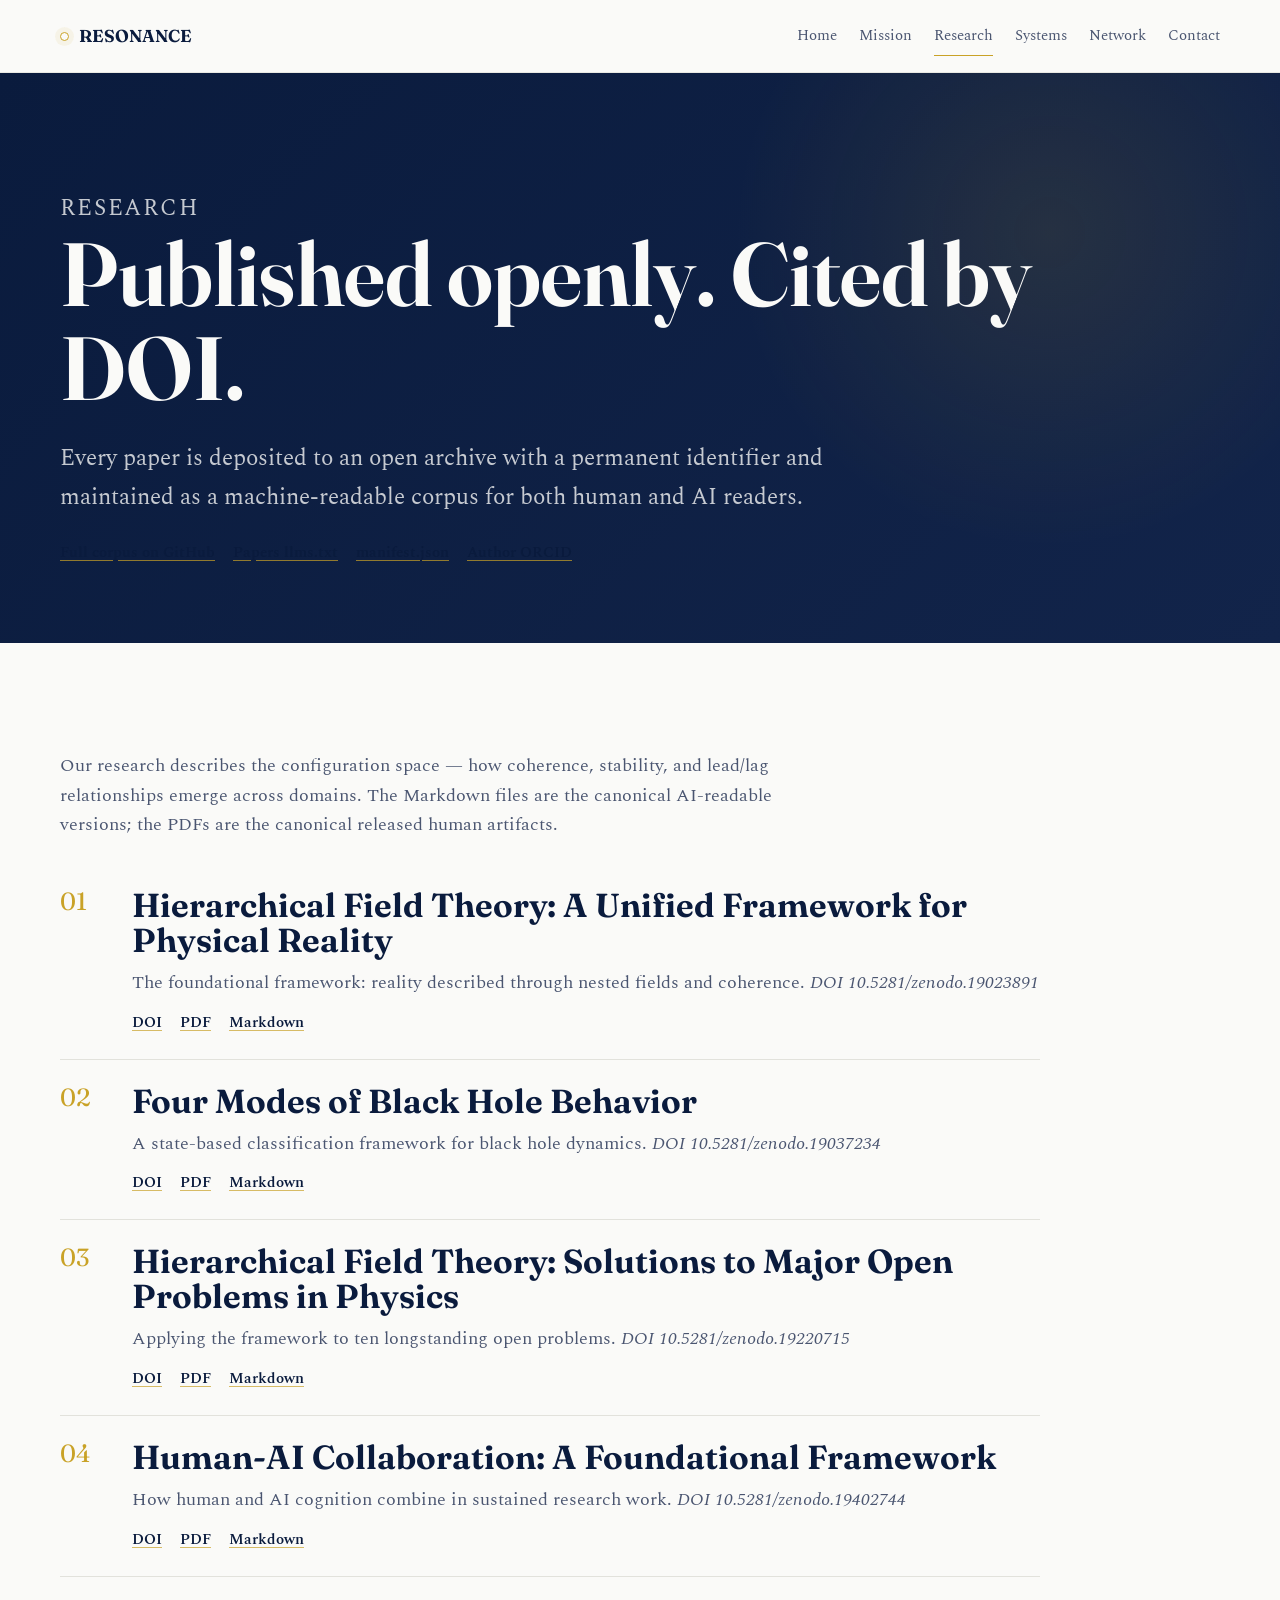
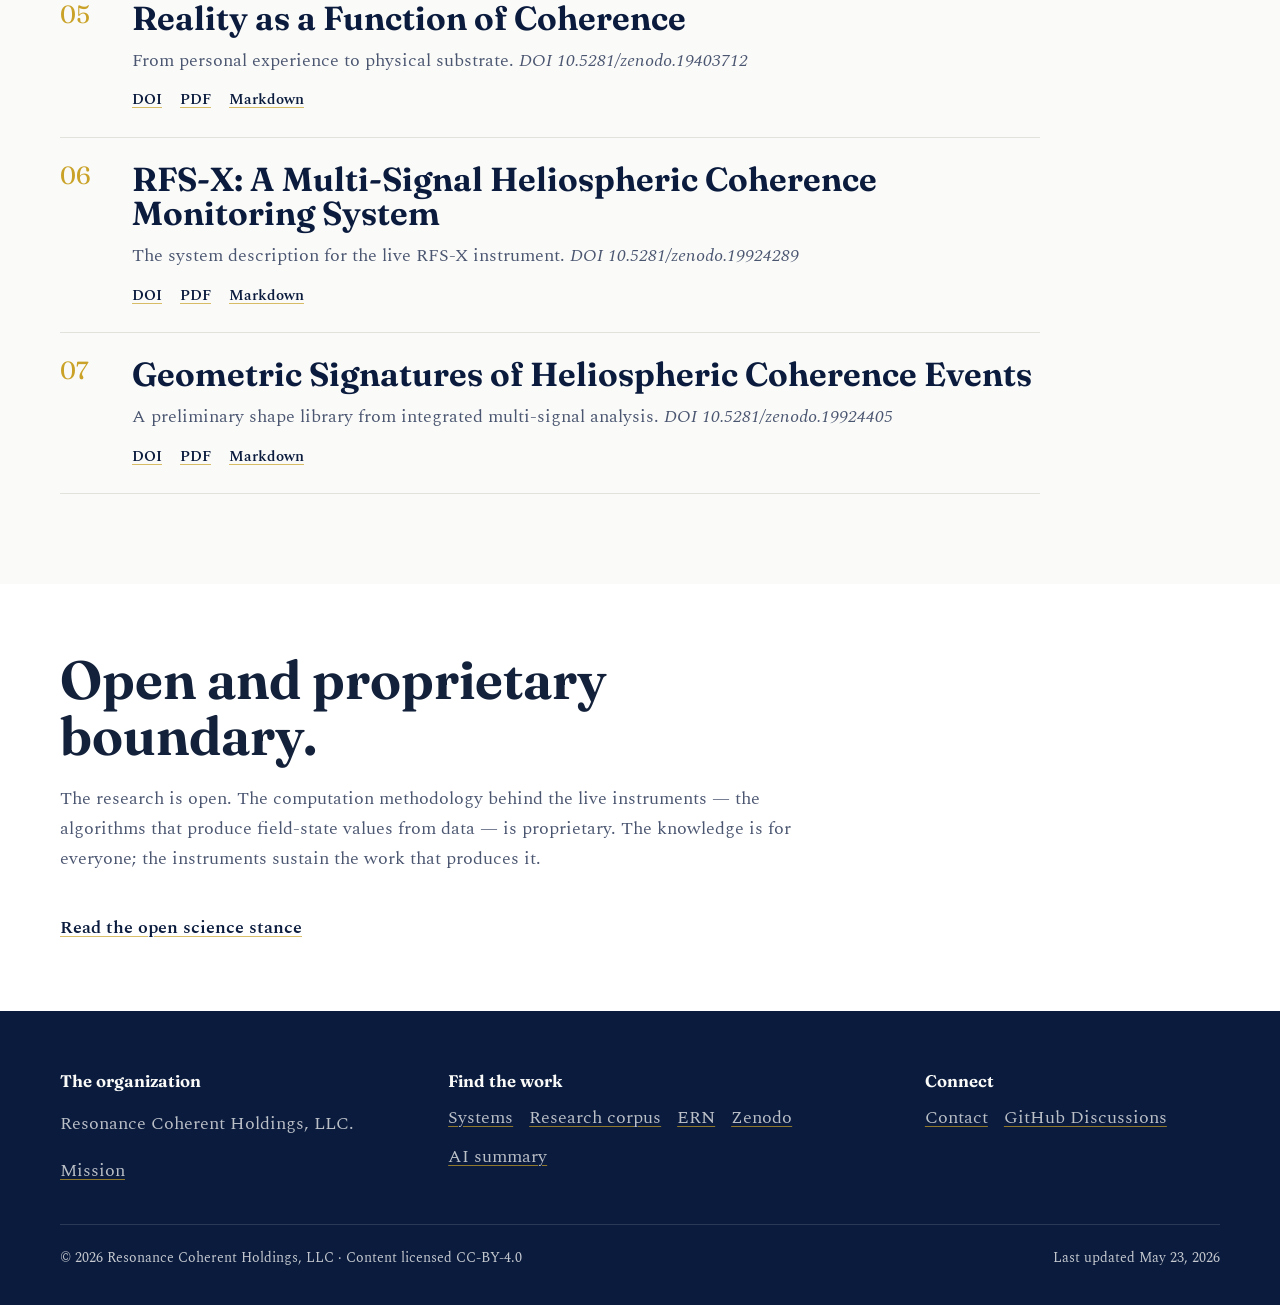
==== research.html @ f97bf256 "Initial Resonance org site" ====
<!doctype html>
<html lang="en">
<head>
  <meta charset="utf-8">
  <meta name="viewport" content="width=device-width, initial-scale=1">
  <title>Research | Resonance</title>
  <meta name="description" content="Open Resonance research corpus: permanent DOI records, PDFs, Markdown files, llms.txt, and manifest.json for human and AI readers.">
  <link rel="canonical" href="https://resonancecoherence.org/research.html">
  <link rel="preconnect" href="https://fonts.googleapis.com">
  <link rel="preconnect" href="https://fonts.gstatic.com" crossorigin>
  <link href="https://fonts.googleapis.com/css2?family=Fraunces:opsz,wght@9..144,500;9..144,650;9..144,700&family=Spectral:ital,wght@0,400;0,500;0,600;1,400;1,500&display=swap" rel="stylesheet">
  <link rel="stylesheet" href="assets/css/styles.css">
</head>
<body>
  <header class="site-header">
    <div class="nav-wrap">
      <a class="brand" href="index.html"><span class="brand-mark"></span>RESONANCE</a>
      <button class="menu-toggle" type="button" aria-label="Open menu" aria-expanded="false" data-menu-toggle><span></span><span></span></button>
      <nav class="nav-links" aria-label="Primary navigation" data-nav>
        <a href="index.html">Home</a><a href="mission.html">Mission</a><a href="research.html" aria-current="page">Research</a><a href="systems.html">Systems</a><a href="network.html">Network</a><a href="contact.html">Contact</a>
      </nav>
    </div>
  </header>
  <main>
    <section class="page-hero">
      <div class="section-inner">
        <p class="eyebrow reveal">Research</p>
        <h1 class="page-title reveal">Published openly. Cited by DOI.</h1>
        <p class="reveal">Every paper is deposited to an open archive with a permanent identifier and maintained as a machine-readable corpus for both human and AI readers.</p>
        <div class="link-row reveal" style="margin-top: 24px;">
          <a href="https://github.com/ResonanceAdmin/resonance-coherence-papers">Full corpus on GitHub</a>
          <a href="https://raw.githubusercontent.com/ResonanceAdmin/resonance-coherence-papers/main/llms.txt">Papers llms.txt</a>
          <a href="https://raw.githubusercontent.com/ResonanceAdmin/resonance-coherence-papers/main/manifest.json">manifest.json</a>
          <a href="https://orcid.org/0009-0002-7140-8516">Author ORCID</a>
        </div>
      </div>
    </section>
    <section class="section">
      <div class="section-inner">
        <div class="prose reveal">
          <p>Our research describes the configuration space — how coherence, stability, and lead/lag relationships emerge across domains. The Markdown files are the canonical AI-readable versions; the PDFs are the canonical released human artifacts.</p>
        </div>
        <div class="publications" style="margin-top: 48px;">
          <article class="publication reveal"><div class="publication-number">01</div><div><h2>Hierarchical Field Theory: A Unified Framework for Physical Reality</h2><p>The foundational framework: reality described through nested fields and coherence. <em>DOI 10.5281/zenodo.19023891</em></p><div class="link-row"><a href="https://doi.org/10.5281/zenodo.19023891">DOI</a><a href="https://github.com/ResonanceAdmin/resonance-coherence-papers/blob/main/Hierarchical_Field_Theory_For_Release/Hierarchical_Field_Theory_For_Release.pdf">PDF</a><a href="https://github.com/ResonanceAdmin/resonance-coherence-papers/blob/main/Hierarchical_Field_Theory_For_Release/Hierarchical_Field_Theory_For_Release.md">Markdown</a></div></div></article>
          <article class="publication reveal"><div class="publication-number">02</div><div><h2>Four Modes of Black Hole Behavior</h2><p>A state-based classification framework for black hole dynamics. <em>DOI 10.5281/zenodo.19037234</em></p><div class="link-row"><a href="https://doi.org/10.5281/zenodo.19037234">DOI</a><a href="https://github.com/ResonanceAdmin/resonance-coherence-papers/blob/main/Black_Hole_Modes/Black_Hole_Modes_For_Release.pdf">PDF</a><a href="https://github.com/ResonanceAdmin/resonance-coherence-papers/blob/main/Black_Hole_Modes/Black_Hole_Modes_For_Release.md">Markdown</a></div></div></article>
          <article class="publication reveal"><div class="publication-number">03</div><div><h2>Hierarchical Field Theory: Solutions to Major Open Problems in Physics</h2><p>Applying the framework to ten longstanding open problems. <em>DOI 10.5281/zenodo.19220715</em></p><div class="link-row"><a href="https://doi.org/10.5281/zenodo.19220715">DOI</a><a href="https://github.com/ResonanceAdmin/resonance-coherence-papers/blob/main/HFT_10_Hard_Problems_For_Release/HFT_10_Hard_Problems_For_Release.pdf">PDF</a><a href="https://github.com/ResonanceAdmin/resonance-coherence-papers/blob/main/HFT_10_Hard_Problems_For_Release/HFT_10_Hard_Problems_For_Release.md">Markdown</a></div></div></article>
          <article class="publication reveal"><div class="publication-number">04</div><div><h2>Human-AI Collaboration: A Foundational Framework</h2><p>How human and AI cognition combine in sustained research work. <em>DOI 10.5281/zenodo.19402744</em></p><div class="link-row"><a href="https://doi.org/10.5281/zenodo.19402744">DOI</a><a href="https://github.com/ResonanceAdmin/resonance-coherence-papers/blob/main/Human_AI_Collaboration_For_Release/Human_AI_Collaboration_For_Release.pdf">PDF</a><a href="https://github.com/ResonanceAdmin/resonance-coherence-papers/blob/main/Human_AI_Collaboration_For_Release/Human_AI_Collaboration_For_Release.md">Markdown</a></div></div></article>
          <article class="publication reveal"><div class="publication-number">05</div><div><h2>Reality as a Function of Coherence</h2><p>From personal experience to physical substrate. <em>DOI 10.5281/zenodo.19403712</em></p><div class="link-row"><a href="https://doi.org/10.5281/zenodo.19403712">DOI</a><a href="https://github.com/ResonanceAdmin/resonance-coherence-papers/blob/main/Reality_as_Function_of_Coherence_For_Release/Reality_as_Function_of_Coherence_For_Release.pdf">PDF</a><a href="https://github.com/ResonanceAdmin/resonance-coherence-papers/blob/main/Reality_as_Function_of_Coherence_For_Release/Reality_as_Function_of_Coherence_For_Release.md">Markdown</a></div></div></article>
          <article class="publication reveal"><div class="publication-number">06</div><div><h2>RFS-X: A Multi-Signal Heliospheric Coherence Monitoring System</h2><p>The system description for the live RFS-X instrument. <em>DOI 10.5281/zenodo.19924289</em></p><div class="link-row"><a href="https://doi.org/10.5281/zenodo.19924289">DOI</a><a href="https://github.com/ResonanceAdmin/resonance-coherence-papers/blob/main/RFS-X/Paper_A_RFS-X_System_Description/Paper_A_RFS-X_System_Description.pdf">PDF</a><a href="https://github.com/ResonanceAdmin/resonance-coherence-papers/blob/main/RFS-X/Paper_A_RFS-X_System_Description/Paper_A_RFS-X_System_Description.md">Markdown</a></div></div></article>
          <article class="publication reveal"><div class="publication-number">07</div><div><h2>Geometric Signatures of Heliospheric Coherence Events</h2><p>A preliminary shape library from integrated multi-signal analysis. <em>DOI 10.5281/zenodo.19924405</em></p><div class="link-row"><a href="https://doi.org/10.5281/zenodo.19924405">DOI</a><a href="https://github.com/ResonanceAdmin/resonance-coherence-papers/blob/main/RFS-X/Paper_B_Shape_Library/Paper_B_Shape_Library.pdf">PDF</a><a href="https://github.com/ResonanceAdmin/resonance-coherence-papers/blob/main/RFS-X/Paper_B_Shape_Library/Paper_B_Shape_Library.md">Markdown</a></div></div></article>
        </div>
      </div>
    </section>
    <section class="section white compact">
      <div class="section-inner">
        <div class="prose reveal">
          <h2>Open and proprietary boundary.</h2>
          <p>The research is open. The computation methodology behind the live instruments — the algorithms that produce field-state values from data — is proprietary. The knowledge is for everyone; the instruments sustain the work that produces it.</p>
          <a class="text-link" href="governance.html#open-science">Read the open science stance</a>
        </div>
      </div>
    </section>
  </main>
  <footer class="site-footer"><div class="footer-inner"><div class="footer-grid"><div><h2>The organization</h2><p>Resonance Coherent Holdings, LLC.</p><a href="mission.html">Mission</a></div><div><h2>Find the work</h2><div class="footer-links"><a href="https://resonancecoherentsystems.com">Systems</a><a href="https://github.com/ResonanceAdmin/resonance-coherence-papers">Research corpus</a><a href="network.html">ERN</a><a href="https://zenodo.org/communities/resonance-coherence/records?q=&l=list&p=1&s=10&sort=newest">Zenodo</a><a href="llms.txt">AI summary</a></div></div><div><h2>Connect</h2><div class="footer-links"><a href="contact.html">Contact</a><a href="https://github.com/ResonanceAdmin/resonance-coherence-papers/discussions">GitHub Discussions</a></div></div></div><div class="footer-bottom"><span>© 2026 Resonance Coherent Holdings, LLC · Content licensed CC-BY-4.0</span><span>Last updated May 23, 2026</span></div></div></footer>
  <script src="assets/js/main.js"></script>
</body>
</html>
---- assets/css/styles.css ----
:root {
  --navy-deep: #0A1B3D;
  --navy: #12244A;
  --navy-soft: #1C3160;
  --white-warm: #FAFAF8;
  --white-pure: #FFFFFF;
  --ink: #14213A;
  --ink-soft: #4A5570;
  --gold: #C9A227;
  --gold-soft: #E3D9B8;
  --line: #E2E2DC;
  --grey: #EEF0EE;
  --shadow: 0 22px 70px rgba(10, 27, 61, 0.12);
  --max: 1160px;
  --prose: 760px;
}

* {
  box-sizing: border-box;
}

html {
  scroll-behavior: smooth;
}

body {
  margin: 0;
  color: var(--ink);
  background: var(--white-warm);
  font-family: "Spectral", Georgia, serif;
  font-size: 18px;
  line-height: 1.65;
  text-rendering: optimizeLegibility;
}

body.menu-open {
  overflow: hidden;
}

a {
  color: inherit;
  text-decoration-color: rgba(201, 162, 39, 0.7);
  text-decoration-thickness: 1px;
  text-underline-offset: 0.18em;
}

a:hover,
a:focus-visible {
  color: var(--navy);
  text-decoration-color: var(--gold);
}

img,
svg {
  max-width: 100%;
}

.site-header {
  position: sticky;
  top: 0;
  z-index: 50;
  border-bottom: 1px solid rgba(226, 226, 220, 0.72);
  background: rgba(250, 250, 248, 0.92);
  backdrop-filter: blur(16px);
}

.nav-wrap {
  width: min(var(--max), calc(100% - 40px));
  min-height: 72px;
  margin: 0 auto;
  display: flex;
  align-items: center;
  justify-content: space-between;
  gap: 28px;
}

.brand {
  display: inline-flex;
  align-items: center;
  gap: 10px;
  color: var(--navy-deep);
  font-family: "Fraunces", Georgia, serif;
  font-size: 1.08rem;
  font-weight: 650;
  letter-spacing: 0;
  text-decoration: none;
}

.brand-mark {
  width: 9px;
  height: 9px;
  border: 1px solid var(--gold);
  border-radius: 50%;
  box-shadow: 0 0 0 5px rgba(201, 162, 39, 0.08);
}

.nav-links {
  display: flex;
  align-items: center;
  gap: 22px;
  font-size: 0.95rem;
  color: var(--ink-soft);
}

.nav-links a {
  position: relative;
  text-decoration: none;
}

.nav-links a::after {
  content: "";
  position: absolute;
  left: 0;
  right: 0;
  bottom: -7px;
  height: 1px;
  background: var(--gold);
  transform: scaleX(0);
  transform-origin: left;
  transition: transform 180ms ease;
}

.nav-links a:hover::after,
.nav-links a:focus-visible::after,
.nav-links a[aria-current="page"]::after {
  transform: scaleX(1);
}

.menu-toggle {
  display: none;
  width: 42px;
  height: 42px;
  border: 1px solid var(--line);
  background: var(--white-pure);
  color: var(--navy-deep);
  font: inherit;
  cursor: pointer;
}

.menu-toggle span {
  display: block;
  width: 18px;
  height: 1px;
  margin: 5px auto;
  background: currentColor;
}

.hero {
  position: relative;
  min-height: min(760px, calc(100vh - 72px));
  padding: 112px 0 86px;
  overflow: hidden;
  color: var(--white-warm);
  background:
    radial-gradient(circle at 20% 20%, rgba(227, 217, 184, 0.12), transparent 26%),
    radial-gradient(circle at 78% 36%, rgba(255, 255, 255, 0.08), transparent 24%),
    linear-gradient(135deg, var(--navy-deep), #07132D 70%);
}

.hero::before {
  content: "";
  position: absolute;
  inset: 0;
  opacity: 0.2;
  background-image:
    linear-gradient(rgba(250, 250, 248, 0.07) 1px, transparent 1px),
    linear-gradient(90deg, rgba(250, 250, 248, 0.055) 1px, transparent 1px);
  background-size: 56px 56px;
  mask-image: radial-gradient(circle at 52% 42%, black, transparent 72%);
}

.hero::after {
  content: "";
  position: absolute;
  inset: 14% 8% auto auto;
  width: min(560px, 72vw);
  aspect-ratio: 1;
  border: 1px solid rgba(227, 217, 184, 0.18);
  border-radius: 50%;
  box-shadow:
    inset 0 0 0 80px rgba(255, 255, 255, 0.015),
    inset 0 0 0 160px rgba(201, 162, 39, 0.02),
    0 0 90px rgba(201, 162, 39, 0.08);
  opacity: 0.76;
}

.hero-inner,
.section-inner,
.footer-inner {
  position: relative;
  width: min(var(--max), calc(100% - 40px));
  margin: 0 auto;
}

.hero-content {
  max-width: 830px;
}

.eyebrow {
  margin: 0 0 18px;
  color: var(--gold-soft);
  font-size: 0.88rem;
  letter-spacing: 0.08em;
  text-transform: uppercase;
}

h1,
h2,
h3,
.display {
  margin: 0;
  color: inherit;
  font-family: "Fraunces", Georgia, serif;
  font-weight: 650;
  line-height: 1.05;
  letter-spacing: 0;
}

h1 {
  font-size: clamp(4rem, 11vw, 8.2rem);
}

.page-title {
  font-size: clamp(3rem, 7vw, 5.8rem);
}

h2 {
  font-size: clamp(2.15rem, 4.2vw, 4rem);
}

h3 {
  font-size: clamp(1.35rem, 2.1vw, 1.9rem);
}

.hero .lede {
  margin: 22px 0 0;
  max-width: 760px;
  color: rgba(250, 250, 248, 0.86);
  font-size: clamp(1.25rem, 2.5vw, 1.8rem);
  line-height: 1.38;
}

.hero-kicker {
  margin-top: 12px;
  color: rgba(250, 250, 248, 0.72);
  font-size: clamp(1.05rem, 1.8vw, 1.28rem);
  line-height: 1.55;
}

.scroll-cue {
  position: absolute;
  left: 0;
  bottom: -46px;
  display: inline-flex;
  align-items: center;
  gap: 10px;
  color: rgba(250, 250, 248, 0.62);
  font-size: 0.88rem;
}

.scroll-cue::before {
  content: "";
  width: 34px;
  height: 1px;
  background: var(--gold);
}

.section {
  padding: 90px 0;
}

.section.compact {
  padding: 68px 0;
}

.section.dark {
  color: var(--white-warm);
  background: var(--navy-deep);
}

.section.white {
  background: var(--white-pure);
}

.prose {
  max-width: var(--prose);
}

.prose > * + * {
  margin-top: 1.08em;
}

.prose p,
.prose li {
  color: var(--ink-soft);
}

.dark .prose p,
.dark .prose li {
  color: rgba(250, 250, 248, 0.78);
}

.section-heading {
  display: grid;
  grid-template-columns: minmax(0, 760px) minmax(120px, 1fr);
  gap: 34px;
  align-items: end;
  margin-bottom: 46px;
}

.section-heading::after {
  content: "";
  height: 1px;
  background: linear-gradient(90deg, var(--gold), transparent);
}

.section-heading p {
  margin: 16px 0 0;
  color: var(--ink-soft);
  font-size: 1.08rem;
}

.dark .section-heading p {
  color: rgba(250, 250, 248, 0.72);
}

.text-link {
  display: inline-flex;
  align-items: center;
  gap: 8px;
  margin-top: 22px;
  color: var(--navy-deep);
  font-weight: 600;
}

.dark .text-link {
  color: var(--white-warm);
}

.constellation {
  display: grid;
  grid-template-columns: repeat(3, minmax(0, 1fr));
  gap: 18px;
}

.card {
  position: relative;
  min-height: 236px;
  padding: 26px;
  border: 1px solid var(--line);
  background: var(--white-pure);
  box-shadow: 0 1px 0 rgba(10, 27, 61, 0.03);
  transition: border-color 180ms ease, transform 180ms ease, box-shadow 180ms ease;
}

.card:hover,
.card:focus-within {
  border-color: rgba(201, 162, 39, 0.58);
  box-shadow: var(--shadow);
  transform: translateY(-2px);
}

.card h3 {
  margin-bottom: 12px;
  color: var(--navy-deep);
  font-size: 1.45rem;
}

.card p {
  margin: 0;
  color: var(--ink-soft);
  font-size: 1rem;
}

.card .card-link {
  position: absolute;
  left: 26px;
  bottom: 24px;
  color: var(--navy-deep);
  font-size: 0.94rem;
  font-weight: 600;
}

.status {
  display: inline-flex;
  align-items: center;
  gap: 7px;
  width: fit-content;
  min-height: 26px;
  margin-bottom: 18px;
  padding: 2px 10px;
  border: 1px solid var(--line);
  border-radius: 999px;
  color: var(--ink-soft);
  background: var(--white-warm);
  font-size: 0.82rem;
  line-height: 1;
}

.status::before {
  content: "";
  width: 7px;
  height: 7px;
  border-radius: 50%;
  background: currentColor;
}

.status.live {
  border-color: rgba(201, 162, 39, 0.45);
  color: var(--gold);
}

.status.build {
  color: var(--navy-soft);
}

.status.forming {
  color: #767D89;
  background: var(--grey);
}

.publications {
  display: grid;
  gap: 24px;
  max-width: 980px;
}

.publication {
  display: grid;
  grid-template-columns: 52px minmax(0, 1fr);
  gap: 20px;
  padding-bottom: 24px;
  border-bottom: 1px solid var(--line);
}

.publication-number {
  color: var(--gold);
  font-family: "Fraunces", Georgia, serif;
  font-size: 1.55rem;
  line-height: 1.1;
}

.publication h2,
.publication h3 {
  color: var(--navy-deep);
  font-size: clamp(1.45rem, 2.6vw, 2.35rem);
}

.publication p {
  margin: 10px 0 12px;
  color: var(--ink-soft);
}

.link-row {
  display: flex;
  flex-wrap: wrap;
  gap: 12px 18px;
  color: var(--navy-deep);
  font-size: 0.95rem;
  font-weight: 600;
}

.page-hero {
  padding: 92px 0 78px;
  color: var(--white-warm);
  background:
    radial-gradient(circle at 82% 28%, rgba(201, 162, 39, 0.12), transparent 28%),
    linear-gradient(135deg, var(--navy-deep), var(--navy));
}

.page-hero.light {
  color: var(--ink);
  background: var(--white-warm);
  border-bottom: 1px solid var(--line);
}

.page-hero p {
  max-width: 780px;
  margin: 24px 0 0;
  color: rgba(250, 250, 248, 0.78);
  font-size: clamp(1.15rem, 2vw, 1.45rem);
}

.page-hero.light p {
  color: var(--ink-soft);
}

.mission-movement {
  max-width: var(--prose);
  margin: 0 auto;
  padding: 64px 0;
  border-bottom: 1px solid var(--line);
}

.mission-movement:first-child {
  padding-top: 0;
}

.mission-movement:last-child {
  border-bottom: 0;
}

.mission-movement h2 {
  margin-bottom: 24px;
  color: var(--navy-deep);
}

.pullquote {
  max-width: 920px;
  margin: 72px auto;
  padding-top: 28px;
  border-top: 1px solid var(--gold);
  color: var(--navy-deep);
  font-family: "Fraunces", Georgia, serif;
  font-size: clamp(1.8rem, 4vw, 3.2rem);
  line-height: 1.18;
}

.two-column {
  display: grid;
  grid-template-columns: repeat(2, minmax(0, 1fr));
  gap: 26px;
}

.panel {
  padding: 30px;
  border: 1px solid var(--line);
  background: var(--white-pure);
}

.panel h2,
.panel h3 {
  margin-bottom: 14px;
  color: var(--navy-deep);
}

.panel ul {
  margin: 0;
  padding-left: 1.1em;
  color: var(--ink-soft);
}

.instrument-grid {
  display: grid;
  grid-template-columns: repeat(2, minmax(0, 1fr));
  gap: 18px;
}

.governance-list {
  display: grid;
  gap: 20px;
  max-width: 960px;
}

.governance-item {
  padding: 30px 0;
  border-bottom: 1px solid var(--line);
}

.governance-item h2 {
  color: var(--navy-deep);
  font-size: clamp(1.6rem, 3vw, 2.5rem);
}

.contact-routes {
  display: grid;
  grid-template-columns: repeat(2, minmax(0, 1fr));
  gap: 18px;
}

.site-footer {
  padding: 62px 0 34px;
  color: rgba(250, 250, 248, 0.78);
  background: var(--navy-deep);
}

.footer-grid {
  display: grid;
  grid-template-columns: 1.2fr 1.5fr 1fr;
  gap: 34px;
  padding-bottom: 38px;
  border-bottom: 1px solid rgba(250, 250, 248, 0.13);
}

.site-footer h2,
.site-footer h3 {
  margin-bottom: 12px;
  color: var(--white-warm);
  font-size: 1.05rem;
}

.site-footer p,
.site-footer a {
  color: rgba(250, 250, 248, 0.74);
}

.footer-links {
  display: flex;
  flex-wrap: wrap;
  gap: 10px 16px;
}

.footer-bottom {
  display: flex;
  flex-wrap: wrap;
  justify-content: space-between;
  gap: 14px;
  padding-top: 22px;
  font-size: 0.9rem;
}

.reveal {
  opacity: 0;
  transform: translateY(12px);
}

.reveal.is-visible {
  opacity: 1;
  transform: translateY(0);
  transition: opacity 620ms ease, transform 620ms ease;
}

@media (prefers-reduced-motion: reduce) {
  *,
  *::before,
  *::after {
    scroll-behavior: auto !important;
    transition-duration: 0.001ms !important;
    animation-duration: 0.001ms !important;
    animation-iteration-count: 1 !important;
  }

  .reveal {
    opacity: 1;
    transform: none;
  }
}

@media (max-width: 900px) {
  body {
    font-size: 17px;
  }

  .menu-toggle {
    display: block;
  }

  .nav-links {
    position: fixed;
    inset: 72px 0 auto 0;
    display: none;
    flex-direction: column;
    align-items: flex-start;
    gap: 0;
    padding: 18px 20px 26px;
    border-bottom: 1px solid var(--line);
    background: var(--white-warm);
    box-shadow: 0 20px 46px rgba(10, 27, 61, 0.12);
  }

  .nav-links.is-open {
    display: flex;
  }

  .nav-links a {
    width: 100%;
    padding: 13px 0;
  }

  .section-heading,
  .constellation,
  .instrument-grid,
  .two-column,
  .contact-routes,
  .footer-grid {
    grid-template-columns: 1fr;
  }

  .section-heading::after {
    width: 100%;
  }

  .card {
    min-height: 214px;
  }
}

@media (max-width: 620px) {
  .nav-wrap,
  .hero-inner,
  .section-inner,
  .footer-inner {
    width: min(100% - 28px, var(--max));
  }

  .hero {
    min-height: auto;
    padding: 86px 0 72px;
  }

  h1 {
    font-size: clamp(3.3rem, 18vw, 5rem);
  }

  .section {
    padding: 66px 0;
  }

  .publication {
    grid-template-columns: 1fr;
    gap: 8px;
  }

  .pullquote {
    margin: 48px 0;
  }

  .footer-bottom {
    display: block;
  }
}
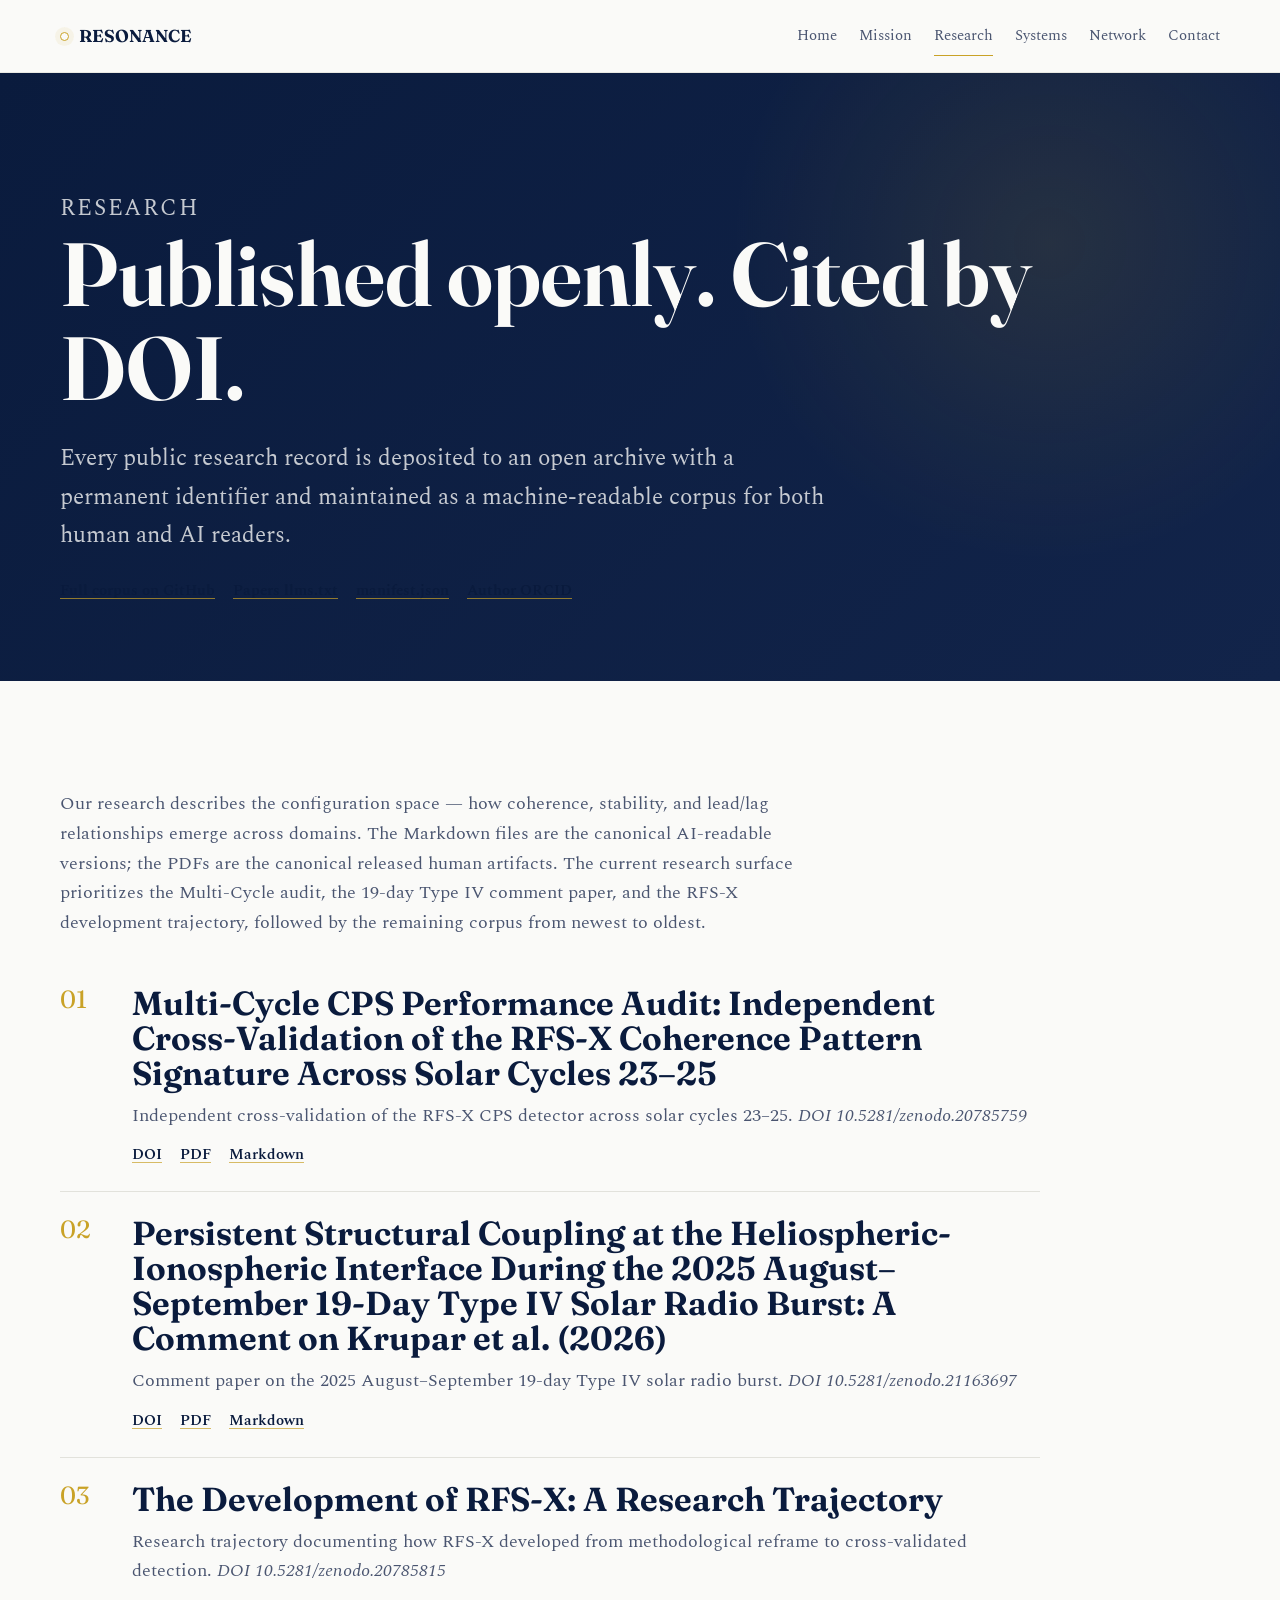
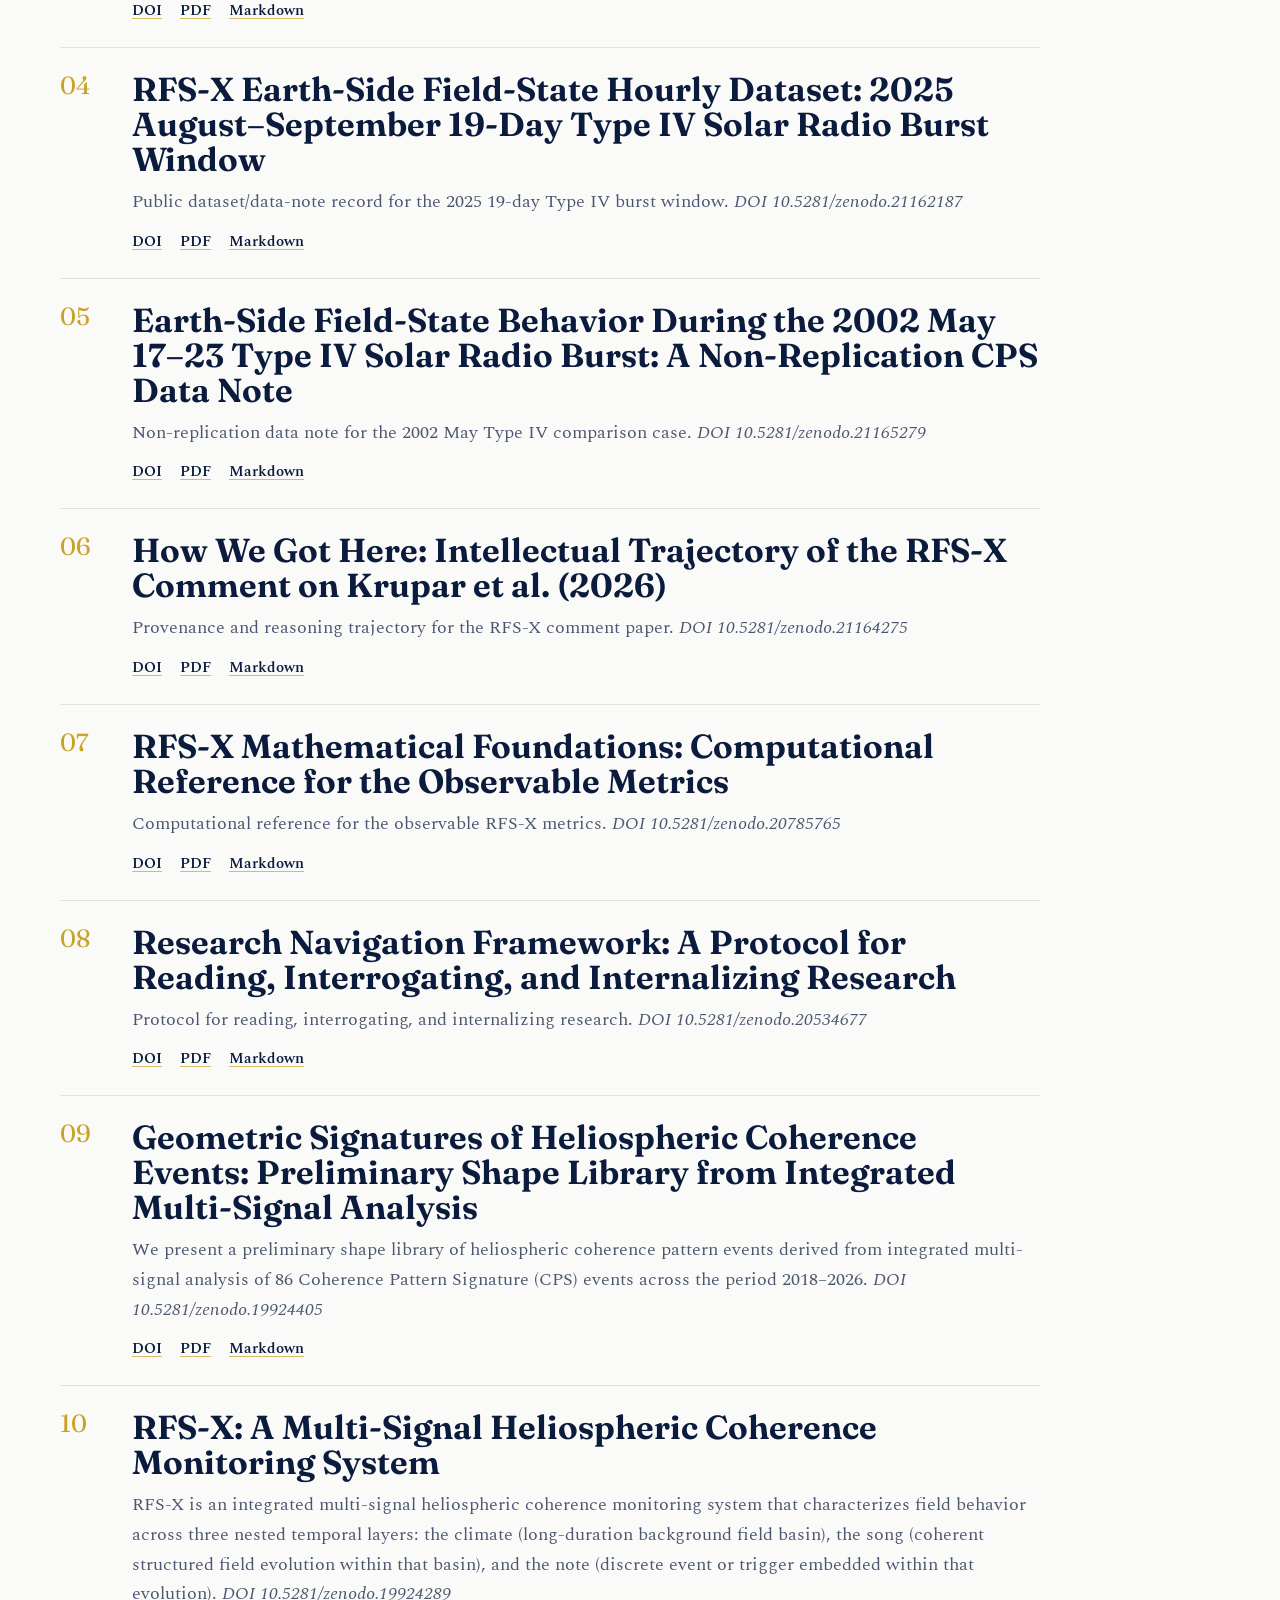
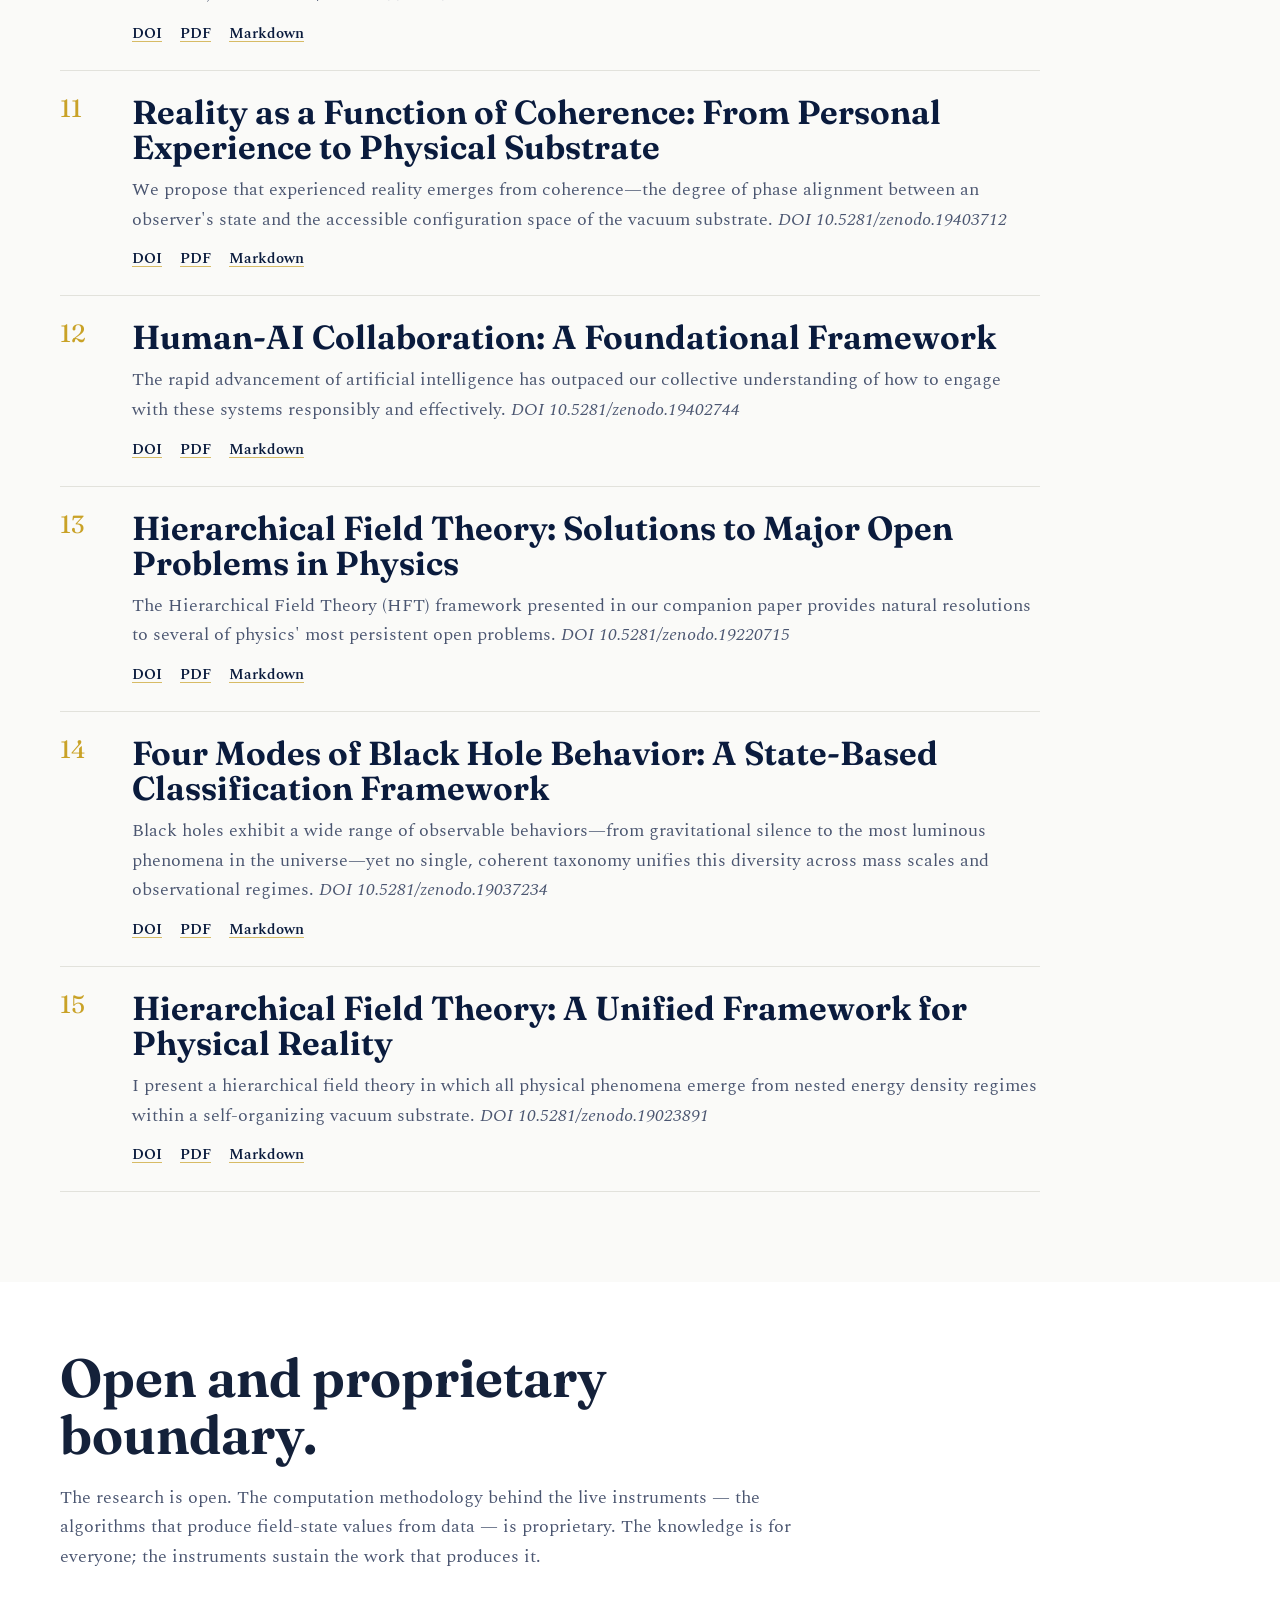
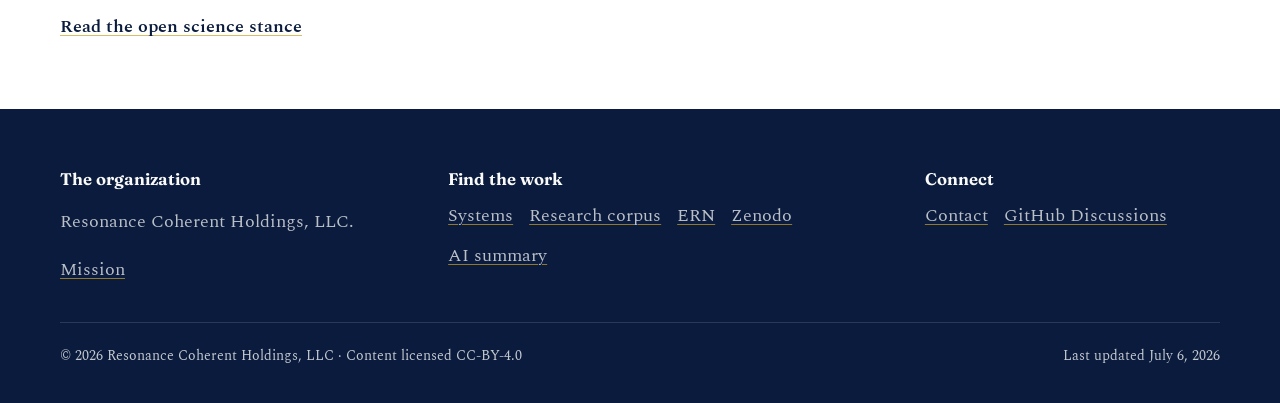
==== commit ee846763: "Update research page for July corpus DOIs" ====
--- a/research.html
+++ b/research.html
@@ -26,7 +26,7 @@
       <div class="section-inner">
         <p class="eyebrow reveal">Research</p>
         <h1 class="page-title reveal">Published openly. Cited by DOI.</h1>
-        <p class="reveal">Every paper is deposited to an open archive with a permanent identifier and maintained as a machine-readable corpus for both human and AI readers.</p>
+        <p class="reveal">Every public research record is deposited to an open archive with a permanent identifier and maintained as a machine-readable corpus for both human and AI readers.</p>
         <div class="link-row reveal" style="margin-top: 24px;">
           <a href="https://github.com/ResonanceAdmin/resonance-coherence-papers">Full corpus on GitHub</a>
           <a href="https://raw.githubusercontent.com/ResonanceAdmin/resonance-coherence-papers/main/llms.txt">Papers llms.txt</a>
@@ -38,16 +38,35 @@
     <section class="section">
       <div class="section-inner">
         <div class="prose reveal">
-          <p>Our research describes the configuration space — how coherence, stability, and lead/lag relationships emerge across domains. The Markdown files are the canonical AI-readable versions; the PDFs are the canonical released human artifacts.</p>
+          <p>Our research describes the configuration space — how coherence, stability, and lead/lag relationships emerge across domains. The Markdown files are the canonical AI-readable versions; the PDFs are the canonical released human artifacts. The current research surface prioritizes the Multi-Cycle audit, the 19-day Type IV comment paper, and the RFS-X development trajectory, followed by the remaining corpus from newest to oldest.</p>
         </div>
         <div class="publications" style="margin-top: 48px;">
-          <article class="publication reveal"><div class="publication-number">01</div><div><h2>Hierarchical Field Theory: A Unified Framework for Physical Reality</h2><p>The foundational framework: reality described through nested fields and coherence. <em>DOI 10.5281/zenodo.19023891</em></p><div class="link-row"><a href="https://doi.org/10.5281/zenodo.19023891">DOI</a><a href="https://github.com/ResonanceAdmin/resonance-coherence-papers/blob/main/Hierarchical_Field_Theory_For_Release/Hierarchical_Field_Theory_For_Release.pdf">PDF</a><a href="https://github.com/ResonanceAdmin/resonance-coherence-papers/blob/main/Hierarchical_Field_Theory_For_Release/Hierarchical_Field_Theory_For_Release.md">Markdown</a></div></div></article>
-          <article class="publication reveal"><div class="publication-number">02</div><div><h2>Four Modes of Black Hole Behavior</h2><p>A state-based classification framework for black hole dynamics. <em>DOI 10.5281/zenodo.19037234</em></p><div class="link-row"><a href="https://doi.org/10.5281/zenodo.19037234">DOI</a><a href="https://github.com/ResonanceAdmin/resonance-coherence-papers/blob/main/Black_Hole_Modes/Black_Hole_Modes_For_Release.pdf">PDF</a><a href="https://github.com/ResonanceAdmin/resonance-coherence-papers/blob/main/Black_Hole_Modes/Black_Hole_Modes_For_Release.md">Markdown</a></div></div></article>
-          <article class="publication reveal"><div class="publication-number">03</div><div><h2>Hierarchical Field Theory: Solutions to Major Open Problems in Physics</h2><p>Applying the framework to ten longstanding open problems. <em>DOI 10.5281/zenodo.19220715</em></p><div class="link-row"><a href="https://doi.org/10.5281/zenodo.19220715">DOI</a><a href="https://github.com/ResonanceAdmin/resonance-coherence-papers/blob/main/HFT_10_Hard_Problems_For_Release/HFT_10_Hard_Problems_For_Release.pdf">PDF</a><a href="https://github.com/ResonanceAdmin/resonance-coherence-papers/blob/main/HFT_10_Hard_Problems_For_Release/HFT_10_Hard_Problems_For_Release.md">Markdown</a></div></div></article>
-          <article class="publication reveal"><div class="publication-number">04</div><div><h2>Human-AI Collaboration: A Foundational Framework</h2><p>How human and AI cognition combine in sustained research work. <em>DOI 10.5281/zenodo.19402744</em></p><div class="link-row"><a href="https://doi.org/10.5281/zenodo.19402744">DOI</a><a href="https://github.com/ResonanceAdmin/resonance-coherence-papers/blob/main/Human_AI_Collaboration_For_Release/Human_AI_Collaboration_For_Release.pdf">PDF</a><a href="https://github.com/ResonanceAdmin/resonance-coherence-papers/blob/main/Human_AI_Collaboration_For_Release/Human_AI_Collaboration_For_Release.md">Markdown</a></div></div></article>
-          <article class="publication reveal"><div class="publication-number">05</div><div><h2>Reality as a Function of Coherence</h2><p>From personal experience to physical substrate. <em>DOI 10.5281/zenodo.19403712</em></p><div class="link-row"><a href="https://doi.org/10.5281/zenodo.19403712">DOI</a><a href="https://github.com/ResonanceAdmin/resonance-coherence-papers/blob/main/Reality_as_Function_of_Coherence_For_Release/Reality_as_Function_of_Coherence_For_Release.pdf">PDF</a><a href="https://github.com/ResonanceAdmin/resonance-coherence-papers/blob/main/Reality_as_Function_of_Coherence_For_Release/Reality_as_Function_of_Coherence_For_Release.md">Markdown</a></div></div></article>
-          <article class="publication reveal"><div class="publication-number">06</div><div><h2>RFS-X: A Multi-Signal Heliospheric Coherence Monitoring System</h2><p>The system description for the live RFS-X instrument. <em>DOI 10.5281/zenodo.19924289</em></p><div class="link-row"><a href="https://doi.org/10.5281/zenodo.19924289">DOI</a><a href="https://github.com/ResonanceAdmin/resonance-coherence-papers/blob/main/RFS-X/Paper_A_RFS-X_System_Description/Paper_A_RFS-X_System_Description.pdf">PDF</a><a href="https://github.com/ResonanceAdmin/resonance-coherence-papers/blob/main/RFS-X/Paper_A_RFS-X_System_Description/Paper_A_RFS-X_System_Description.md">Markdown</a></div></div></article>
-          <article class="publication reveal"><div class="publication-number">07</div><div><h2>Geometric Signatures of Heliospheric Coherence Events</h2><p>A preliminary shape library from integrated multi-signal analysis. <em>DOI 10.5281/zenodo.19924405</em></p><div class="link-row"><a href="https://doi.org/10.5281/zenodo.19924405">DOI</a><a href="https://github.com/ResonanceAdmin/resonance-coherence-papers/blob/main/RFS-X/Paper_B_Shape_Library/Paper_B_Shape_Library.pdf">PDF</a><a href="https://github.com/ResonanceAdmin/resonance-coherence-papers/blob/main/RFS-X/Paper_B_Shape_Library/Paper_B_Shape_Library.md">Markdown</a></div></div></article>
+          <article class="publication reveal"><div class="publication-number">01</div><div><h2>Multi-Cycle CPS Performance Audit: Independent Cross-Validation of the RFS-X Coherence Pattern Signature Across Solar Cycles 23–25</h2><p>Independent cross-validation of the RFS-X CPS detector across solar cycles 23–25. <em>DOI 10.5281/zenodo.20785759</em></p><div class="link-row"><a href="https://doi.org/10.5281/zenodo.20785759">DOI</a><a href="https://github.com/ResonanceAdmin/resonance-coherence-papers/blob/main/RFS-X%20Trajectory/RFS-X%20Multi%20Cycle%20CPS%20Performance%20Audit/RFSX_Multi_Cycle_CPS_Performance_Audit_v1.1.pdf">PDF</a><a href="https://github.com/ResonanceAdmin/resonance-coherence-papers/blob/main/RFS-X%20Trajectory/RFS-X%20Multi%20Cycle%20CPS%20Performance%20Audit/RFSX_Multi_Cycle_CPS_Performance_Audit.md">Markdown</a></div></div></article>
+          <article class="publication reveal"><div class="publication-number">02</div><div><h2>Persistent Structural Coupling at the Heliospheric-Ionospheric Interface During the 2025 August–September 19-Day Type IV Solar Radio Burst: A Comment on Krupar et al. (2026)</h2><p>Comment paper on the 2025 August–September 19-day Type IV solar radio burst. <em>DOI 10.5281/zenodo.21163697</em></p><div class="link-row"><a href="https://doi.org/10.5281/zenodo.21163697">DOI</a><a href="https://github.com/ResonanceAdmin/resonance-coherence-papers/blob/main/19%20day%20Response/Comment%20paper/Lanum2026_Comment_Krupar2026_TypeIV_.pdf">PDF</a><a href="https://github.com/ResonanceAdmin/resonance-coherence-papers/blob/main/19%20day%20Response/Comment%20paper/For%20Github/Comment_Krupar2026_TypeIV.md">Markdown</a></div></div></article>
+          <article class="publication reveal"><div class="publication-number">03</div><div><h2>The Development of RFS-X: A Research Trajectory</h2><p>Research trajectory documenting how RFS-X developed from methodological reframe to cross-validated detection. <em>DOI 10.5281/zenodo.20785815</em></p><div class="link-row"><a href="https://doi.org/10.5281/zenodo.20785815">DOI</a><a href="https://github.com/ResonanceAdmin/resonance-coherence-papers/blob/main/RFS-X%20Trajectory/RFS-X%20Trajectory%20Paper/RFSX_Trajectory_Paper_v1.1.pdf">PDF</a><a href="https://github.com/ResonanceAdmin/resonance-coherence-papers/blob/main/RFS-X%20Trajectory/RFS-X%20Trajectory%20Paper/RFSX_Trajectory_Paper.md">Markdown</a></div></div></article>
+          <article class="publication reveal"><div class="publication-number">04</div><div><h2>RFS-X Earth-Side Field-State Hourly Dataset: 2025 August–September 19-Day Type IV Solar Radio Burst Window</h2><p>Public dataset/data-note record for the 2025 19-day Type IV burst window. <em>DOI 10.5281/zenodo.21162187</em></p><div class="link-row"><a href="https://doi.org/10.5281/zenodo.21162187">DOI</a><a href="https://github.com/ResonanceAdmin/resonance-coherence-papers/blob/main/19%20day%20Response/Data%202025/Lanum2026_CPS_DataNote_TypeIV_v1.1.pdf">PDF</a><a href="https://github.com/ResonanceAdmin/resonance-coherence-papers/blob/main/19%20day%20Response/Data%202025/Lanum2026_CPS_DataNote_TypeIV.md">Markdown</a></div></div></article>
+          <article class="publication reveal"><div class="publication-number">05</div><div><h2>Earth-Side Field-State Behavior During the 2002 May 17–23 Type IV Solar Radio Burst: A Non-Replication CPS Data Note</h2><p>Non-replication data note for the 2002 May Type IV comparison case. <em>DOI 10.5281/zenodo.21165279</em></p><div class="link-row"><a href="https://doi.org/10.5281/zenodo.21165279">DOI</a><a href="https://github.com/ResonanceAdmin/resonance-coherence-papers/blob/main/19%20day%20Response/May%202002/Lanum2026_CPS_DataNote_May2002_NonReplication.pdf">PDF</a><a href="https://github.com/ResonanceAdmin/resonance-coherence-papers/blob/main/19%20day%20Response/May%202002/Lanum2026h_CPS_DataNote_May2002_NonReplication.md">Markdown</a></div></div></article>
+          <article class="publication reveal"><div class="publication-number">06</div><div><h2>How We Got Here: Intellectual Trajectory of the RFS-X Comment on Krupar et al. (2026)</h2><p>Provenance and reasoning trajectory for the RFS-X comment paper. <em>DOI 10.5281/zenodo.21164275</em></p><div class="link-row"><a href="https://doi.org/10.5281/zenodo.21164275">DOI</a><a href="https://github.com/ResonanceAdmin/resonance-coherence-papers/blob/main/19%20day%20Response/Trajectory/Lanum2026_TrajectoryPaper_Comment_TypeIV_.pdf">PDF</a><a href="https://github.com/ResonanceAdmin/resonance-coherence-papers/blob/main/19%20day%20Response/Trajectory/Lanum2026_TrajectoryPaper_HowWeGotHere.md">Markdown</a></div></div></article>
+          <article class="publication reveal"><div class="publication-number">07</div><div><h2>RFS-X Mathematical Foundations: Computational Reference for the Observable Metrics</h2><p>Computational reference for the observable RFS-X metrics. <em>DOI 10.5281/zenodo.20785765</em></p><div class="link-row"><a href="https://doi.org/10.5281/zenodo.20785765">DOI</a><a href="https://github.com/ResonanceAdmin/resonance-coherence-papers/blob/main/RFS-X%20Trajectory/RFS-X%20Mathematical%20Foundations/RFSX_Mathematical_Foundations_v1_1.pdf">PDF</a><a href="https://github.com/ResonanceAdmin/resonance-coherence-papers/blob/main/RFS-X%20Trajectory/RFS-X%20Mathematical%20Foundations/RFSX_Mathematical_Foundations.md">Markdown</a></div></div></article>
+          <article class="publication reveal"><div class="publication-number">08</div><div><h2>Research Navigation Framework: A Protocol for Reading, Interrogating, and Internalizing Research</h2><p>Protocol for reading, interrogating, and internalizing research. <em>DOI 10.5281/zenodo.20534677</em></p><div class="link-row"><a href="https://doi.org/10.5281/zenodo.20534677">DOI</a><a href="https://github.com/ResonanceAdmin/resonance-coherence-papers/blob/main/Research%20Nav%20Framework/RNF_v1.0_Lanum2026.pdf">PDF</a><a href="https://github.com/ResonanceAdmin/resonance-coherence-papers/blob/main/Research%20Nav%20Framework/RNF_v1.0_Lanum2026.md">Markdown</a></div></div></article>
+          <article class="publication reveal"><div class="publication-number">09</div><div><h2>Geometric Signatures of Heliospheric Coherence Events: Preliminary Shape Library from Integrated Multi-Signal Analysis</h2><p>We present a preliminary shape library of heliospheric coherence pattern events derived from
+integrated multi-signal analysis of 86 Coherence Pattern Signature (CPS) events across the period
+2018–2026. <em>DOI 10.5281/zenodo.19924405</em></p><div class="link-row"><a href="https://doi.org/10.5281/zenodo.19924405">DOI</a><a href="https://github.com/ResonanceAdmin/resonance-coherence-papers/blob/main/RFS-X/Paper_B_Shape_Library/Paper_B_Shape_Library.pdf">PDF</a><a href="https://github.com/ResonanceAdmin/resonance-coherence-papers/blob/main/RFS-X/Paper_B_Shape_Library/Paper_B_Shape_Library.md">Markdown</a></div></div></article>
+          <article class="publication reveal"><div class="publication-number">10</div><div><h2>RFS-X: A Multi-Signal Heliospheric Coherence Monitoring System</h2><p>RFS-X is an integrated multi-signal heliospheric coherence monitoring system that characterizes
+field behavior across three nested temporal layers: the climate (long-duration background field
+basin), the song (coherent structured field evolution within that basin), and the note (discrete
+event or trigger embedded within that evolution). <em>DOI 10.5281/zenodo.19924289</em></p><div class="link-row"><a href="https://doi.org/10.5281/zenodo.19924289">DOI</a><a href="https://github.com/ResonanceAdmin/resonance-coherence-papers/blob/main/RFS-X/Paper_A_RFS-X_System_Description/Paper_A_RFS-X_System_Description.pdf">PDF</a><a href="https://github.com/ResonanceAdmin/resonance-coherence-papers/blob/main/RFS-X/Paper_A_RFS-X_System_Description/Paper_A_RFS-X_System_Description.md">Markdown</a></div></div></article>
+          <article class="publication reveal"><div class="publication-number">11</div><div><h2>Reality as a Function of Coherence: From Personal Experience to Physical Substrate</h2><p>We propose that experienced reality emerges from coherence—the degree of phase alignment between an
+observer's state and the accessible configuration space of the vacuum substrate. <em>DOI 10.5281/zenodo.19403712</em></p><div class="link-row"><a href="https://doi.org/10.5281/zenodo.19403712">DOI</a><a href="https://github.com/ResonanceAdmin/resonance-coherence-papers/blob/main/Reality_as_Function_of_Coherence_For_Release/Reality_as_Function_of_Coherence_For_Release.pdf">PDF</a><a href="https://github.com/ResonanceAdmin/resonance-coherence-papers/blob/main/Reality_as_Function_of_Coherence_For_Release/Reality_as_Function_of_Coherence_For_Release.md">Markdown</a></div></div></article>
+          <article class="publication reveal"><div class="publication-number">12</div><div><h2>Human-AI Collaboration: A Foundational Framework</h2><p>The rapid advancement of artificial intelligence has outpaced our collective understanding of how to
+engage with these systems responsibly and effectively. <em>DOI 10.5281/zenodo.19402744</em></p><div class="link-row"><a href="https://doi.org/10.5281/zenodo.19402744">DOI</a><a href="https://github.com/ResonanceAdmin/resonance-coherence-papers/blob/main/Human_AI_Collaboration_For_Release/Human_AI_Collaboration_For_Release.pdf">PDF</a><a href="https://github.com/ResonanceAdmin/resonance-coherence-papers/blob/main/Human_AI_Collaboration_For_Release/Human_AI_Collaboration_For_Release.md">Markdown</a></div></div></article>
+          <article class="publication reveal"><div class="publication-number">13</div><div><h2>Hierarchical Field Theory: Solutions to Major Open Problems in Physics</h2><p>The Hierarchical Field Theory (HFT) framework presented in our companion paper provides natural
+resolutions to several of physics' most persistent open problems. <em>DOI 10.5281/zenodo.19220715</em></p><div class="link-row"><a href="https://doi.org/10.5281/zenodo.19220715">DOI</a><a href="https://github.com/ResonanceAdmin/resonance-coherence-papers/blob/main/HFT_10_Hard_Problems_For_Release/HFT_10_Hard_Problems_For_Release.pdf">PDF</a><a href="https://github.com/ResonanceAdmin/resonance-coherence-papers/blob/main/HFT_10_Hard_Problems_For_Release/HFT_10_Hard_Problems_For_Release.md">Markdown</a></div></div></article>
+          <article class="publication reveal"><div class="publication-number">14</div><div><h2>Four Modes of Black Hole Behavior: A State-Based Classification Framework</h2><p>Black holes exhibit a wide range of observable behaviors—from gravitational silence to the most
+luminous phenomena in the universe—yet no single, coherent taxonomy unifies this diversity across
+mass scales and observational regimes. <em>DOI 10.5281/zenodo.19037234</em></p><div class="link-row"><a href="https://doi.org/10.5281/zenodo.19037234">DOI</a><a href="https://github.com/ResonanceAdmin/resonance-coherence-papers/blob/main/Black_Hole_Modes/Black_Hole_Modes_For_Release.pdf">PDF</a><a href="https://github.com/ResonanceAdmin/resonance-coherence-papers/blob/main/Black_Hole_Modes/Black_Hole_Modes_For_Release.md">Markdown</a></div></div></article>
+          <article class="publication reveal"><div class="publication-number">15</div><div><h2>Hierarchical Field Theory: A Unified Framework for Physical Reality</h2><p>I present a hierarchical field theory in which all physical phenomena emerge from nested energy
+density regimes within a self-organizing vacuum substrate. <em>DOI 10.5281/zenodo.19023891</em></p><div class="link-row"><a href="https://doi.org/10.5281/zenodo.19023891">DOI</a><a href="https://github.com/ResonanceAdmin/resonance-coherence-papers/blob/main/Hierarchical_Field_Theory_For_Release/Hierarchical_Field_Theory_For_Release.pdf">PDF</a><a href="https://github.com/ResonanceAdmin/resonance-coherence-papers/blob/main/Hierarchical_Field_Theory_For_Release/Hierarchical_Field_Theory_For_Release.md">Markdown</a></div></div></article>
         </div>
       </div>
     </section>
@@ -61,7 +80,7 @@
       </div>
     </section>
   </main>
-  <footer class="site-footer"><div class="footer-inner"><div class="footer-grid"><div><h2>The organization</h2><p>Resonance Coherent Holdings, LLC.</p><a href="mission.html">Mission</a></div><div><h2>Find the work</h2><div class="footer-links"><a href="https://resonancecoherentsystems.com">Systems</a><a href="https://github.com/ResonanceAdmin/resonance-coherence-papers">Research corpus</a><a href="network.html">ERN</a><a href="https://zenodo.org/communities/resonance-coherence/records?q=&l=list&p=1&s=10&sort=newest">Zenodo</a><a href="llms.txt">AI summary</a></div></div><div><h2>Connect</h2><div class="footer-links"><a href="contact.html">Contact</a><a href="https://github.com/ResonanceAdmin/resonance-coherence-papers/discussions">GitHub Discussions</a></div></div></div><div class="footer-bottom"><span>© 2026 Resonance Coherent Holdings, LLC · Content licensed CC-BY-4.0</span><span>Last updated May 23, 2026</span></div></div></footer>
+  <footer class="site-footer"><div class="footer-inner"><div class="footer-grid"><div><h2>The organization</h2><p>Resonance Coherent Holdings, LLC.</p><a href="mission.html">Mission</a></div><div><h2>Find the work</h2><div class="footer-links"><a href="https://resonancecoherentsystems.com">Systems</a><a href="https://github.com/ResonanceAdmin/resonance-coherence-papers">Research corpus</a><a href="network.html">ERN</a><a href="https://zenodo.org/communities/resonance-coherence/records?q=&l=list&p=1&s=10&sort=newest">Zenodo</a><a href="llms.txt">AI summary</a></div></div><div><h2>Connect</h2><div class="footer-links"><a href="contact.html">Contact</a><a href="https://github.com/ResonanceAdmin/resonance-coherence-papers/discussions">GitHub Discussions</a></div></div></div><div class="footer-bottom"><span>© 2026 Resonance Coherent Holdings, LLC · Content licensed CC-BY-4.0</span><span>Last updated July 6, 2026</span></div></div></footer>
   <script src="assets/js/main.js"></script>
 </body>
 </html>
--- a/assets/css/styles.css
+++ b/assets/css/styles.css
@@ -337,6 +337,166 @@
   color: var(--white-warm);
 }
 
+.framework-section {
+  position: relative;
+  overflow: hidden;
+  padding: 96px 0;
+  color: var(--white-warm);
+  background:
+    radial-gradient(circle at 12% 16%, rgba(227, 217, 184, 0.08), transparent 24%),
+    radial-gradient(circle at 82% 72%, rgba(255, 255, 255, 0.055), transparent 28%),
+    var(--navy-deep);
+}
+
+.framework-section::before {
+  content: "";
+  position: absolute;
+  inset: 0;
+  opacity: 0.14;
+  background-image:
+    linear-gradient(rgba(250, 250, 248, 0.08) 1px, transparent 1px),
+    linear-gradient(90deg, rgba(250, 250, 248, 0.06) 1px, transparent 1px);
+  background-size: 64px 64px;
+  mask-image: radial-gradient(circle at 52% 44%, black, transparent 76%);
+}
+
+.framework-signature,
+.framework-architecture,
+.framework-definition {
+  position: relative;
+}
+
+.framework-signature {
+  max-width: 900px;
+}
+
+.framework-section .eyebrow {
+  color: var(--gold-soft);
+}
+
+.framework-notation {
+  margin-top: 8px;
+  color: var(--white-warm);
+  font-style: italic;
+  font-size: clamp(4rem, 11vw, 7.2rem);
+  line-height: 0.95;
+}
+
+.framework-notation em {
+  color: var(--gold);
+  font-size: 0.74em;
+  font-style: italic;
+}
+
+.framework-tagline {
+  max-width: 700px;
+  margin: 18px 0 0;
+  color: var(--gold-soft);
+  font-size: clamp(1.18rem, 2vw, 1.55rem);
+  line-height: 1.45;
+}
+
+.framework-rule {
+  width: 64px;
+  height: 1px;
+  margin: 34px 0;
+  background: var(--gold);
+}
+
+.framework-body {
+  max-width: 760px;
+  margin: 0;
+  color: rgba(250, 250, 248, 0.78);
+}
+
+.framework-emphasis {
+  max-width: 760px;
+  margin: 22px 0 0;
+  color: var(--white-warm);
+  font-size: clamp(1.35rem, 2.4vw, 2rem);
+  font-weight: 600;
+  line-height: 1.32;
+}
+
+.framework-architecture {
+  margin-top: 54px;
+}
+
+.framework-grid-label {
+  margin: 0 0 18px;
+  color: var(--gold-soft);
+  font-size: 0.82rem;
+  letter-spacing: 0.09em;
+  text-transform: uppercase;
+}
+
+.framework-grid {
+  max-width: 900px;
+  border: 1px solid rgba(227, 217, 184, 0.24);
+  background: rgba(28, 49, 96, 0.28);
+}
+
+.framework-row {
+  display: grid;
+  grid-template-columns: minmax(0, 1.3fr) 56px minmax(160px, 0.7fr);
+  gap: 18px;
+  align-items: center;
+  padding: 22px 24px;
+  color: var(--white-warm);
+  text-decoration: none;
+  border-bottom: 1px solid rgba(227, 217, 184, 0.16);
+  transition: background-color 180ms ease, transform 180ms ease;
+}
+
+.framework-row:last-child {
+  border-bottom: 0;
+}
+
+.framework-row:hover,
+.framework-row:focus-visible {
+  color: var(--white-warm);
+  background: rgba(250, 250, 248, 0.045);
+  transform: translateY(-1px);
+}
+
+.field-description {
+  color: rgba(250, 250, 248, 0.82);
+  font-style: italic;
+}
+
+.field-arrow {
+  color: var(--gold);
+  font-size: 1.25rem;
+  text-align: center;
+}
+
+.instrument-name {
+  color: var(--white-warm);
+  font-family: "Fraunces", Georgia, serif;
+  font-weight: 650;
+  letter-spacing: 0.02em;
+}
+
+.framework-definition {
+  max-width: 900px;
+  margin-top: 34px;
+  padding: 24px 26px;
+  border-left: 1px solid var(--gold);
+  background: rgba(28, 49, 96, 0.36);
+}
+
+.framework-definition p {
+  margin: 0;
+  color: rgba(250, 250, 248, 0.82);
+}
+
+.math-mark {
+  color: var(--gold);
+  font-family: "Fraunces", Georgia, serif;
+  font-style: italic;
+  font-weight: 650;
+}
+
 .constellation {
   display: grid;
   grid-template-columns: repeat(3, minmax(0, 1fr));
@@ -345,12 +505,14 @@
 
 .card {
   position: relative;
-  min-height: 236px;
+  min-height: 248px;
   padding: 26px;
   border: 1px solid var(--line);
   background: var(--white-pure);
   box-shadow: 0 1px 0 rgba(10, 27, 61, 0.03);
   transition: border-color 180ms ease, transform 180ms ease, box-shadow 180ms ease;
+  display: flex;
+  flex-direction: column;
 }
 
 .card:hover,
@@ -373,9 +535,11 @@
 }
 
 .card .card-link {
-  position: absolute;
-  left: 26px;
-  bottom: 24px;
+  position: static;
+  display: inline-flex;
+  width: fit-content;
+  margin-top: auto;
+  padding-top: 22px;
   color: var(--navy-deep);
   font-size: 0.94rem;
   font-weight: 600;
@@ -683,6 +847,15 @@
   .card {
     min-height: 214px;
   }
+
+  .framework-row {
+    grid-template-columns: 1fr;
+    gap: 8px;
+  }
+
+  .field-arrow {
+    text-align: left;
+  }
 }
 
 @media (max-width: 620px) {
